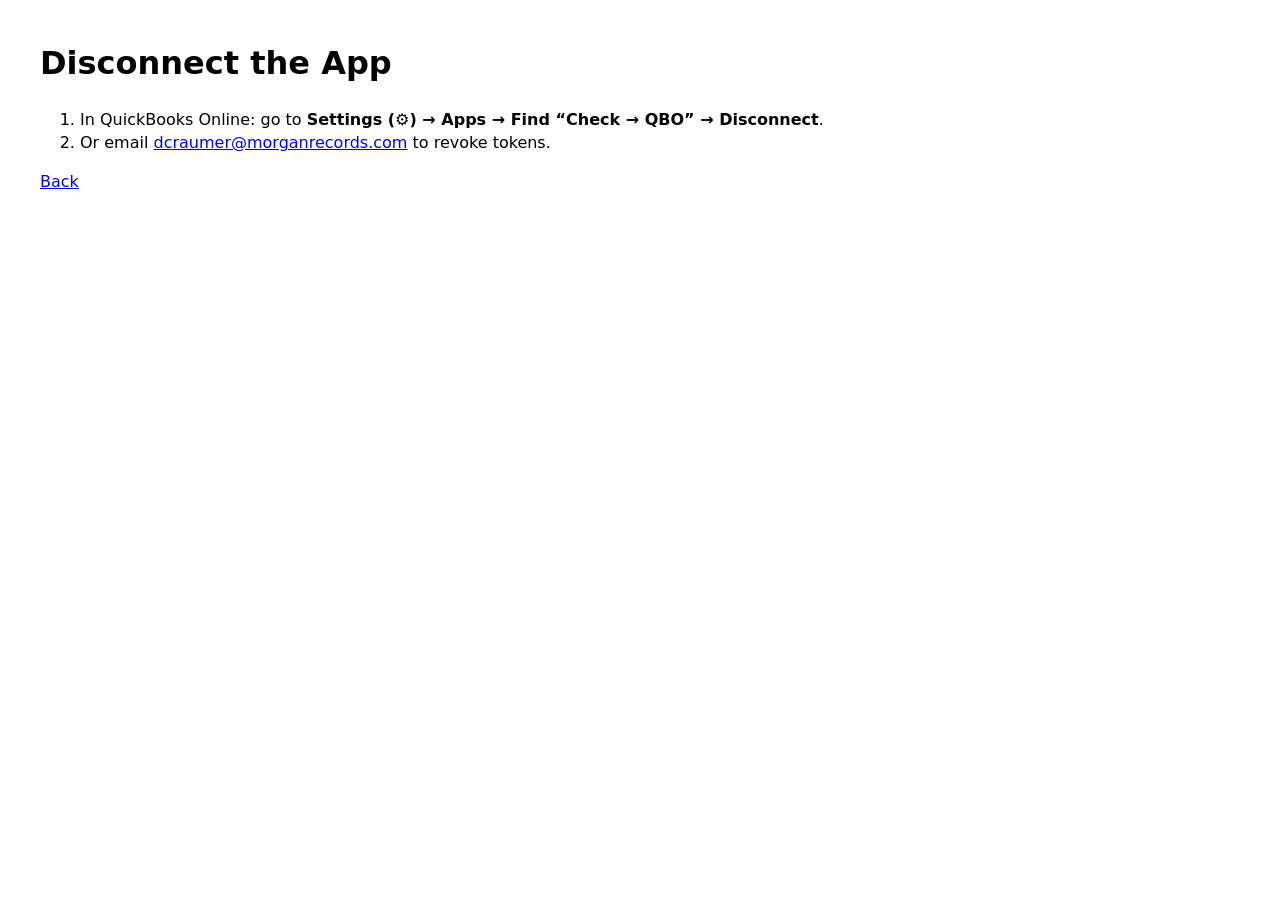
==== disconnect.html @ f15f6982 "Create disconnect.html" ====
<!doctype html>
<html lang="en">
<meta charset="utf-8">
<meta name="viewport" content="width=device-width,initial-scale=1">
<meta name="robots" content="noindex,nofollow">
<title>Disconnect · Morgan Records Management</title>
<style>body{font:16px/1.45 system-ui,-apple-system,Segoe UI,Roboto,Ubuntu,Arial,sans-serif;margin:40px;max-width:820px}</style>
<h1>Disconnect the App</h1>
<ol>
  <li>In QuickBooks Online: go to <b>Settings (⚙) → Apps → Find “Check → QBO” → Disconnect</b>.</li>
  <li>Or email <a href="mailto:dcraumer@morganrecords.com">dcraumer@morganrecords.com</a> to revoke tokens.</li>
</ol>
<p><a href="./index.html">Back</a></p>
</html>
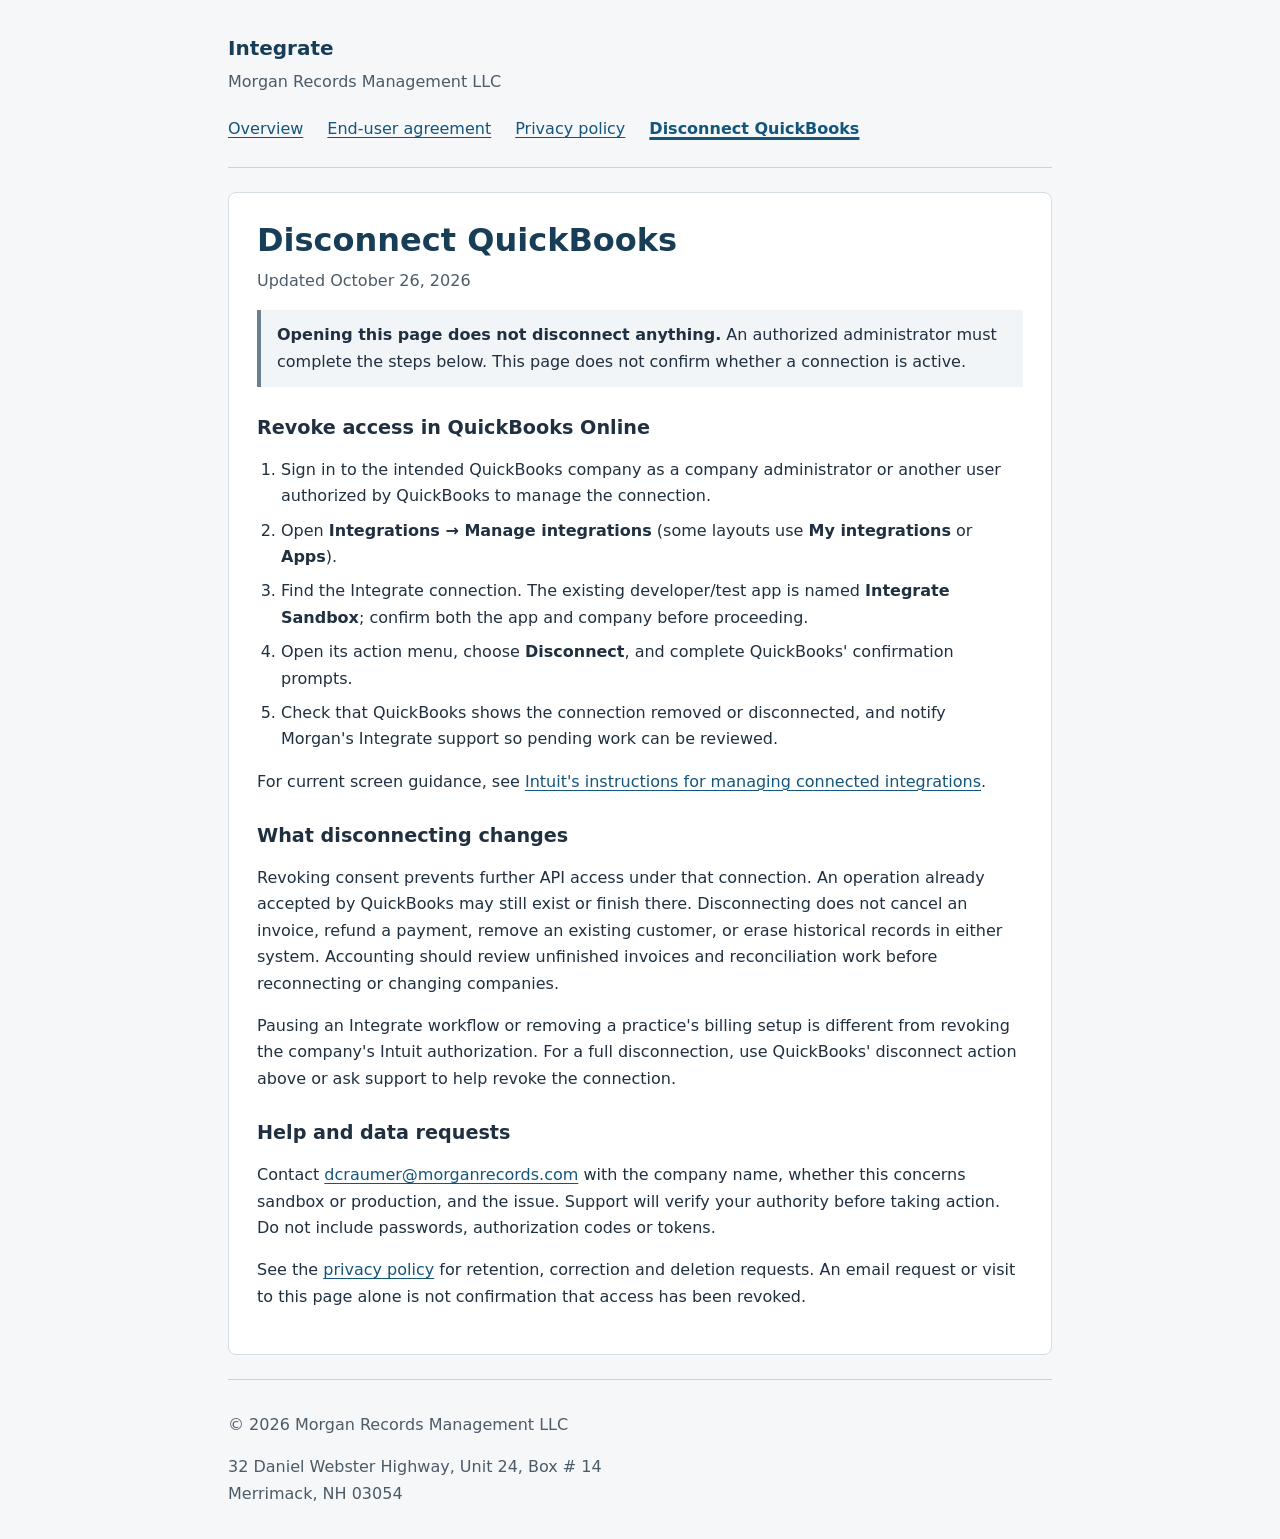
==== commit 249201a7: "Update public policies for Integrate QuickBooks connection" ====
--- a/disconnect.html
+++ b/disconnect.html
@@ -1,14 +1,51 @@
 <!doctype html>
 <html lang="en">
-<meta charset="utf-8">
-<meta name="viewport" content="width=device-width,initial-scale=1">
-<meta name="robots" content="noindex,nofollow">
-<title>Disconnect · Morgan Records Management</title>
-<style>body{font:16px/1.45 system-ui,-apple-system,Segoe UI,Roboto,Ubuntu,Arial,sans-serif;margin:40px;max-width:820px}</style>
-<h1>Disconnect the App</h1>
+<head>
+  <meta charset="utf-8">
+  <meta name="viewport" content="width=device-width, initial-scale=1">
+  <meta name="text-scale" content="scale">
+  <meta name="robots" content="noindex,nofollow">
+  <meta name="description" content="Disconnect QuickBooks for Integrate, Morgan Records Management LLC's private business application.">
+  <title>Integrate disconnect quickbooks | Morgan Records Management</title>
+  <link rel="stylesheet" href="./styles.css">
+</head>
+<body>
+<a class="skip" href="#main">Skip to content</a>
+<div class="page">
+  <header>
+    <p class="brand">Integrate</p>
+    <p class="company">Morgan Records Management LLC</p>
+    <nav aria-label="Policy navigation"><a href="./index.html">Overview</a>
+<a href="./eula.html">End-user agreement</a>
+<a href="./privacy.html">Privacy policy</a>
+<a href="./disconnect.html" aria-current="page">Disconnect QuickBooks</a></nav>
+  </header>
+  <main id="main" tabindex="-1">
+    <h1>Disconnect QuickBooks</h1>
+    <p class="updated">Updated October 26, 2026</p>
+
+<p class="note"><strong>Opening this page does not disconnect anything.</strong> An authorized administrator must complete the steps below. This page does not confirm whether a connection is active.</p>
+<h2>Revoke access in QuickBooks Online</h2>
 <ol>
-  <li>In QuickBooks Online: go to <b>Settings (⚙) → Apps → Find “Check → QBO” → Disconnect</b>.</li>
-  <li>Or email <a href="mailto:dcraumer@morganrecords.com">dcraumer@morganrecords.com</a> to revoke tokens.</li>
+<li>Sign in to the intended QuickBooks company as a company administrator or another user authorized by QuickBooks to manage the connection.</li>
+<li>Open <strong>Integrations → Manage integrations</strong> (some layouts use <strong>My integrations</strong> or <strong>Apps</strong>).</li>
+<li>Find the Integrate connection. The existing developer/test app is named <strong>Integrate Sandbox</strong>; confirm both the app and company before proceeding.</li>
+<li>Open its action menu, choose <strong>Disconnect</strong>, and complete QuickBooks' confirmation prompts.</li>
+<li>Check that QuickBooks shows the connection removed or disconnected, and notify Morgan's Integrate support so pending work can be reviewed.</li>
 </ol>
-<p><a href="./index.html">Back</a></p>
+<p>For current screen guidance, see <a href="https://quickbooks.intuit.com/learn-support/en-us/help-article/mobile-apps/fix-connected-app-issues-quickbooks-online/L7At9OGp4_US_en_US">Intuit's instructions for managing connected integrations</a>.</p>
+<h2>What disconnecting changes</h2>
+<p>Revoking consent prevents further API access under that connection. An operation already accepted by QuickBooks may still exist or finish there. Disconnecting does not cancel an invoice, refund a payment, remove an existing customer, or erase historical records in either system. Accounting should review unfinished invoices and reconciliation work before reconnecting or changing companies.</p>
+<p>Pausing an Integrate workflow or removing a practice's billing setup is different from revoking the company's Intuit authorization. For a full disconnection, use QuickBooks' disconnect action above or ask support to help revoke the connection.</p>
+<h2>Help and data requests</h2>
+<p>Contact <a href="mailto:dcraumer@morganrecords.com">dcraumer@morganrecords.com</a> with the company name, whether this concerns sandbox or production, and the issue. Support will verify your authority before taking action. Do not include passwords, authorization codes or tokens.</p>
+<p>See the <a href="./privacy.html">privacy policy</a> for retention, correction and deletion requests. An email request or visit to this page alone is not confirmation that access has been revoked.</p>
+
+  </main>
+  <footer>
+    <p>© 2026 Morgan Records Management LLC</p>
+    <address>32 Daniel Webster Highway, Unit 24, Box # 14<br>Merrimack, NH 03054</address>
+  </footer>
+</div>
+</body>
 </html>
--- a/styles.css
+++ b/styles.css
@@ -0,0 +1,27 @@
+:root { color-scheme: light; }
+* { box-sizing: border-box; }
+body { margin: 0; background: #f5f7f9; color: #203040; font-family: system-ui, -apple-system, "Segoe UI", sans-serif; line-height: 1.65; }
+.page { max-width: 54rem; margin: 0 auto; padding: 2rem 1.25rem; }
+header { border-bottom: 1px solid #cbd3da; padding-bottom: 1.25rem; }
+.brand { font-weight: 750; font-size: 1.25rem; margin: 0; color: #183d57; }
+.company, .updated, footer { color: #4c5b68; }
+.company { margin: .25rem 0 1rem; }
+nav { display: flex; flex-wrap: wrap; gap: .5rem 1.5rem; }
+a { color: #14557c; text-decoration-thickness: .08em; text-underline-offset: .18em; overflow-wrap: anywhere; }
+a:hover { text-decoration-thickness: .16em; }
+a:focus-visible { outline: 3px solid #14557c; outline-offset: 4px; border-radius: .1rem; }
+nav a { padding: .3rem 0; }
+nav [aria-current="page"] { font-weight: 750; text-decoration-thickness: .18em; }
+main { background: #fff; border: 1px solid #d6dde3; border-radius: .5rem; padding: 1.75rem; margin: 1.5rem 0; }
+h1 { font-size: 2rem; line-height: 1.2; margin: 0 0 .5rem; color: #183d57; overflow-wrap: anywhere; }
+h2 { font-size: 1.2rem; line-height: 1.35; margin-top: 1.75rem; }
+li + li { margin-top: .5rem; }
+ul, ol { padding-inline-start: 1.5rem; }
+.note { border-left: .25rem solid #6b8090; background: #f1f5f8; padding: .75rem 1rem; }
+.updated { margin-top: 0; }
+address { font-style: normal; }
+.skip { position: absolute; top: .5rem; left: 1rem; transform: translateY(-200%); background: white; padding: .75rem; z-index: 1; }
+.skip:focus { transform: none; }
+footer { border-top: 1px solid #cbd3da; padding-top: 1rem; }
+@media (max-width: 35em) { .page { padding: 1rem .75rem; } main { padding: 1.25rem; } }
+@media print { body { background: white; color: black; } .page { max-width: none; padding: 0; } nav, .skip { display: none; } main { border: none; padding: 0; } a { color: inherit; } h2 { break-after: avoid; } }
